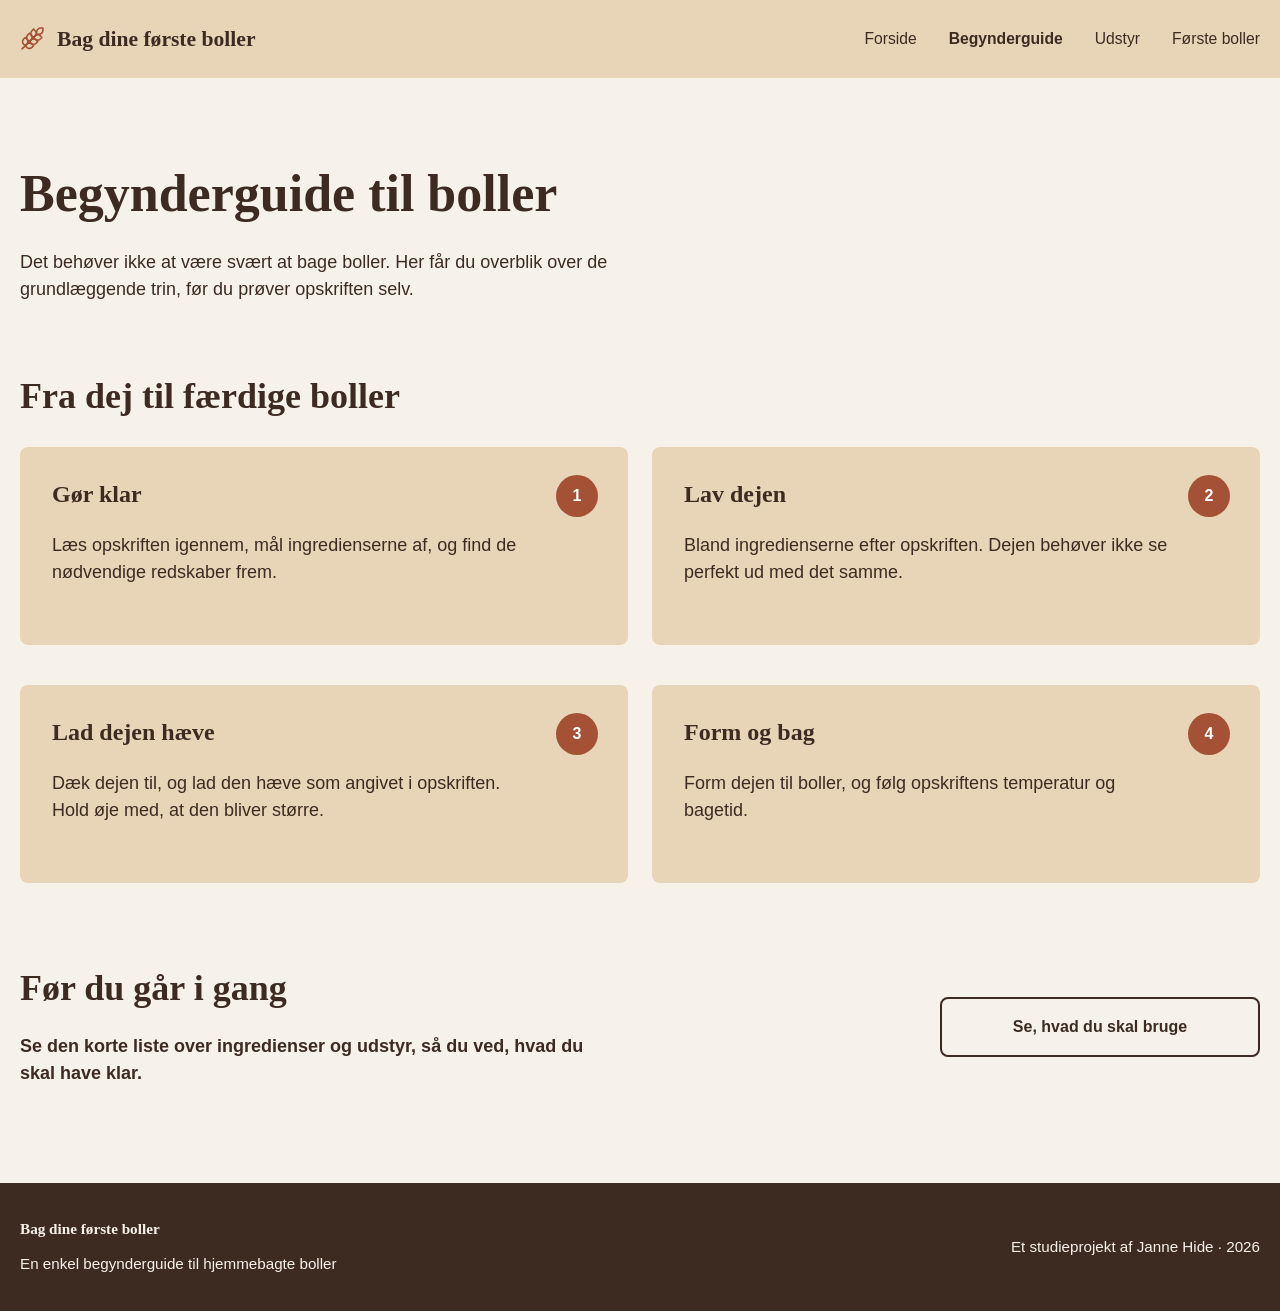
==== begynderguide.html @ 8191e502 "Initial commit" ====
<!DOCTYPE html>
<html lang="da">
<head>
    <meta charset="UTF-8">
    <meta name="viewport" content="width=device-width, initial-scale=1.0">
    <title>Begynderguide til boller</title>
    <link rel="stylesheet" href="assets/css/style.css">
</head>
<body>
    <header class="site-header">
        <div class="header-inner">
            <a class="site-name" href="index.html">
                <img class="site-logo" src="assets/images/hvede.svg" alt="">
                <span>Bag dine første boller</span>
            </a>

            <nav class="site-nav" aria-label="Hovednavigation">
                <a href="index.html">Forside</a>
                <a class="active" href="begynderguide.html" aria-current="page">Begynderguide</a>
                <a href="udstyr.html">Udstyr</a>
                <a href="forste-boller.html">Første boller</a>
            </nav>
        </div>
    </header>

    <main class="guide-page">
        <section class="guide-intro" aria-labelledby="guide-title">
            <h1 id="guide-title">Begynderguide til boller</h1>
            <p>Det behøver ikke at være svært at bage boller. Her får du overblik over de grundlæggende trin, før du prøver opskriften selv.</p>
        </section>

        <section class="guide-steps" aria-labelledby="steps-title">
            <h2 id="steps-title">Fra dej til færdige boller</h2>

            <div class="step-grid">
                <article class="step-card">
                    <span class="step-number" aria-hidden="true">1</span>
                    <h3>Gør klar</h3>
                    <p>Læs opskriften igennem, mål ingredienserne af, og find de nødvendige redskaber frem.</p>
                </article>

                <article class="step-card">
                    <span class="step-number" aria-hidden="true">2</span>
                    <h3>Lav dejen</h3>
                    <p>Bland ingredienserne efter opskriften. Dejen behøver ikke se perfekt ud med det samme.</p>
                </article>

                <article class="step-card">
                    <span class="step-number" aria-hidden="true">3</span>
                    <h3>Lad dejen hæve</h3>
                    <p>Dæk dejen til, og lad den hæve som angivet i opskriften. Hold øje med, at den bliver større.</p>
                </article>

                <article class="step-card">
                    <span class="step-number" aria-hidden="true">4</span>
                    <h3>Form og bag</h3>
                    <p>Form dejen til boller, og følg opskriftens temperatur og bagetid.</p>
                </article>
            </div>
        </section>

        <section class="guide-cta" aria-labelledby="cta-title">
            <div>
                <h2 id="cta-title">Før du går i gang</h2>
                <p>Se den korte liste over ingredienser og udstyr, så du ved, hvad du skal have klar.</p>
            </div>
            <a class="button-secondary" href="udstyr.html">Se, hvad du skal bruge</a>
        </section>
    </main>

    <footer class="site-footer">
        <div class="footer-inner">
            <div>
                <p class="footer-title">Bag dine første boller</p>
                <p>En enkel begynderguide til hjemmebagte boller</p>
            </div>
            <p>Et studieprojekt af Janne Hide · 2026</p>
        </div>
    </footer>
</body>
</html>
---- assets/css/style.css ----
* {
    box-sizing: border-box;
}

body {
    margin: 0;
    background: #F7F2E9;
    color: #3D2B22;
    font-family: Arial, sans-serif;
    line-height: 1.5;
}

img {
    display: block;
    max-width: 100%;
}

a {
    color: inherit;
}

a:focus-visible {
    outline: 3px solid #A45135;
    outline-offset: 4px;
}

h1,
h2,
h3 {
    margin: 0;
    font-family: Georgia, serif;
    line-height: normal;
}

p {
    margin: 0;
}

.site-header {
    background: #E8D5B7;
}

.header-inner,
.hero,
.getting-started,
.footer-inner {
    width: min(100% - 40px, 1280px);
    margin: 0 auto;
}

.header-inner {
    display: flex;
    align-items: center;
    justify-content: space-between;
    gap: 32px;
    min-height: 78px;
}

.site-name {
    display: inline-flex;
    align-items: center;
    gap: 12px;
    flex-shrink: 0;
    font-family: Georgia, serif;
    font-size: 1.35rem;
    font-weight: 700;
    text-decoration: none;
}

.site-logo {
    width: 25px;
    height: auto;
    flex-shrink: 0;
}

.site-nav {
    display: flex;
    align-items: center;
    justify-content: flex-end;
    flex-wrap: wrap;
    gap: 12px 32px;
    font-size: 0.98rem;
}

.site-nav a {
    text-decoration: none;
}

.site-nav a:hover,
.site-nav a.active {
    font-weight: 700;
}

.hero {
    display: grid;
    grid-template-columns: minmax(0, 1fr) minmax(320px, 1.15fr);
    align-items: center;
    gap: 84px;
    padding: 70px 0 64px;
}

.hero-text {
    max-width: 514px;
}

.hero h1 {
    max-width: 514px;
    font-size: 52px;
}

.hero p {
    max-width: 490px;
    margin-top: 28px;
    font-size: 1.05rem;
}

.button {
    display: inline-flex;
    align-items: center;
    justify-content: center;
    min-width: 220px;
    margin-top: 28px;
    padding: 15px 28px;
    border-radius: 6px;
    background: #A45135;
    color: #fff;
    font-weight: 700;
    text-align: center;
    text-decoration: none;
}

.button:hover {
    background: #8f442d;
}

.hero-image {
    width: 100%;
    aspect-ratio: 3 / 2;
    border-radius: 10px;
    object-fit: cover;
}

.getting-started {
    padding: 0 0 92px;
}

.getting-started h2 {
    font-size: 36px;
}

.card-grid {
    display: grid;
    grid-template-columns: repeat(3, minmax(0, 1fr));
    gap: 22px;
    margin-top: 34px;
}

.card {
    display: flex;
    min-height: 170px;
    flex-direction: column;
    align-items: flex-start;
    padding: 30px 28px 24px;
    border-radius: 8px;
    background: #E8D5B7;
}

.card h3 {
    font-size: 24px;
}

.card p {
    max-width: 280px;
    margin-top: 22px;
    font-size: 18px;
}

.card a {
    margin-top: auto;
    padding-top: 28px;
    font-weight: 700;
}

.site-footer {
    background: #3D2B22;
    color: #F7F2E9;
}

.footer-inner {
    display: flex;
    align-items: center;
    justify-content: space-between;
    gap: 32px;
    min-height: 128px;
    padding: 28px 0;
}

.footer-title {
    margin-bottom: 12px;
    font-family: Georgia, serif;
    font-size: 1.35rem;
    font-weight: 700;
}

.site-footer p {
    font-size: 0.95rem;
}

.guide-page {
    width: min(100% - 40px, 1280px);
    margin: 0 auto;
    padding: 86px 0 96px;
}

.guide-intro {
    max-width: 700px;
}

.guide-intro h1 {
    font-size: 52px;
}

.guide-intro p {
    max-width: 660px;
    margin-top: 26px;
    font-size: 18px;
}

.guide-steps {
    margin-top: 72px;
}

.guide-steps h2,
.guide-cta h2 {
    font-size: 36px;
}

.step-grid {
    display: grid;
    grid-template-columns: repeat(2, minmax(0, 1fr));
    gap: 40px 24px;
    margin-top: 30px;
}

.step-card {
    position: relative;
    min-height: 198px;
    padding: 34px 88px 34px 32px;
    border-radius: 8px;
    background: #E8D5B7;
}

.step-card h3 {
    font-size: 24px;
}

.step-card p {
    margin-top: 24px;
    font-size: 18px;
}

.step-number {
    position: absolute;
    top: 28px;
    right: 30px;
    display: inline-flex;
    align-items: center;
    justify-content: center;
    width: 42px;
    height: 42px;
    border-radius: 50%;
    background: #A45135;
    color: #fff;
    font-weight: 700;
}

.guide-cta {
    display: grid;
    grid-template-columns: minmax(0, 1fr) auto;
    align-items: center;
    gap: 40px;
    margin-top: 84px;
}

.guide-cta p {
    max-width: 580px;
    margin-top: 24px;
    font-size: 18px;
    font-weight: 700;
}

.button-secondary {
    display: inline-flex;
    align-items: center;
    justify-content: center;
    min-width: 320px;
    padding: 16px 28px;
    border: 2px solid #3D2B22;
    border-radius: 8px;
    color: #3D2B22;
    font-weight: 700;
    text-align: center;
    text-decoration: none;
}

.button-secondary:hover {
    background: #E8D5B7;
}

.equipment-page {
    width: min(100% - 40px, 1280px);
    margin: 0 auto;
    padding: 86px 0 96px;
}

.equipment-intro {
    max-width: 760px;
}

.equipment-intro h1 {
    font-size: 52px;
}

.equipment-intro p {
    margin-top: 26px;
    font-size: 18px;
}

.equipment-section,
.ingredients-section {
    margin-top: 72px;
}

.equipment-section h2,
.ingredients-section h2 {
    font-size: 36px;
}

.equipment-card-grid {
    display: grid;
    grid-template-columns: repeat(2, minmax(0, 1fr));
    gap: 24px;
    margin-top: 30px;
}

.equipment-card,
.ingredients-card {
    border-radius: 8px;
    padding: 34px 32px;
}

.equipment-card-primary,
.ingredients-card {
    background: #E8D5B7;
}

.equipment-card-secondary {
    border: 2px solid #3D2B22;
    background: #F7F2E9;
}

.equipment-card h3,
.baking-cta h3 {
    font-size: 24px;
}

.equipment-card ul,
.ingredients-card ul {
    margin: 24px 0 0;
    padding-left: 22px;
    font-size: 18px;
}

.equipment-card li,
.ingredients-card li {
    margin-top: 10px;
}

.ingredients-layout {
    display: grid;
    grid-template-columns: minmax(0, 1fr) minmax(320px, 1fr);
    align-items: center;
    gap: 72px;
    margin-top: 30px;
}

.baking-cta p {
    margin-top: 24px;
    font-size: 18px;
}

.recipe-page {
    width: min(100% - 40px, 1280px);
    margin: 0 auto;
    padding: 86px 0 96px;
}

.recipe-intro {
    max-width: 760px;
}

.recipe-intro h1 {
    font-size: 52px;
}

.recipe-intro p {
    margin-top: 26px;
    font-size: 18px;
}

.recipe-info {
    font-weight: 700;
}

.text-link {
    display: inline-block;
    margin-top: 18px;
    font-weight: 700;
}

.recipe-steps {
    margin-top: 72px;
}

.recipe-steps h2,
.recipe-next h2 {
    font-size: 36px;
}

.recipe-step-list {
    display: grid;
    gap: 28px;
    margin-top: 30px;
}

.recipe-step-card {
    display: grid;
    grid-template-columns: minmax(0, 1fr) minmax(300px, 430px);
    align-items: start;
    gap: 48px;
    padding: 32px;
    border-radius: 8px;
    background: #E8D5B7;
}

.recipe-step-text {
    max-width: 680px;
}

.recipe-step-card h3 {
    display: flex;
    align-items: baseline;
    gap: 8px;
    font-size: 24px;
}

.recipe-step-card h3 span {
    font-family: Georgia, serif;
    font-weight: 700;
}

.recipe-step-card p {
    margin-top: 20px;
    font-size: 18px;
}

.recipe-step-card img {
    width: 100%;
    aspect-ratio: 4 / 3;
    border-radius: 8px;
    object-fit: cover;
}

.recipe-next {
    max-width: 760px;
    margin-top: 84px;
}

.recipe-next p {
    margin-top: 24px;
    font-size: 18px;
}

@media (max-width: 820px) {
    .header-inner {
        align-items: flex-start;
        flex-direction: column;
        gap: 18px;
        padding: 22px 0;
    }

    .site-nav {
        justify-content: flex-start;
        gap: 12px 22px;
    }

    .hero {
        grid-template-columns: 1fr;
        gap: 36px;
        padding: 48px 0 56px;
    }

    .hero-text {
        max-width: none;
    }

    .card-grid {
        grid-template-columns: 1fr;
    }

    .guide-page {
        padding: 56px 0 72px;
    }

    .equipment-page {
        padding: 56px 0 72px;
    }

    .recipe-page {
        padding: 56px 0 72px;
    }

    .guide-intro h1 {
        font-size: 2.5rem;
    }

    .equipment-intro h1 {
        font-size: 2.5rem;
    }

    .recipe-intro h1 {
        font-size: 2.5rem;
    }

    .guide-steps {
        margin-top: 56px;
    }

    .equipment-section,
    .ingredients-section {
        margin-top: 56px;
    }

    .recipe-steps {
        margin-top: 56px;
    }

    .step-grid {
        grid-template-columns: 1fr;
        gap: 22px;
    }

    .equipment-card-grid,
    .ingredients-layout {
        grid-template-columns: 1fr;
        gap: 22px;
    }

    .recipe-step-card {
        grid-template-columns: 1fr;
        gap: 24px;
    }

    .guide-cta {
        grid-template-columns: 1fr;
        gap: 28px;
        margin-top: 64px;
    }

    .card {
        min-height: auto;
    }

    .footer-inner {
        align-items: flex-start;
        flex-direction: column;
    }
}

@media (max-width: 480px) {
    .header-inner,
    .hero,
    .getting-started,
    .guide-page,
    .equipment-page,
    .recipe-page,
    .footer-inner {
        width: min(100% - 28px, 1120px);
    }

    .site-nav {
        width: 100%;
        display: grid;
        grid-template-columns: repeat(2, max-content);
        gap: 12px 24px;
    }

    .hero h1 {
        font-size: 2.25rem;
    }

    .guide-intro h1 {
        font-size: 2.35rem;
    }

    .equipment-intro h1 {
        font-size: 2.35rem;
    }

    .recipe-intro h1 {
        font-size: 2.35rem;
    }

    .guide-steps h2,
    .guide-cta h2,
    .equipment-section h2,
    .ingredients-section h2,
    .recipe-steps h2,
    .recipe-next h2 {
        font-size: 2rem;
    }

    .step-card {
        min-height: auto;
        padding: 28px 70px 28px 24px;
    }

    .step-card p,
    .guide-intro p,
    .guide-cta p,
    .equipment-intro p,
    .equipment-card ul,
    .ingredients-card ul,
    .baking-cta p,
    .recipe-intro p,
    .recipe-step-card p,
    .recipe-next p {
        font-size: 1rem;
    }

    .equipment-card,
    .ingredients-card,
    .recipe-step-card {
        padding: 28px 24px;
    }

    .step-number {
        top: 24px;
        right: 24px;
        width: 38px;
        height: 38px;
    }

    .button {
        width: 100%;
        min-width: 0;
    }

    .button-secondary {
        width: 100%;
        min-width: 0;
    }
}
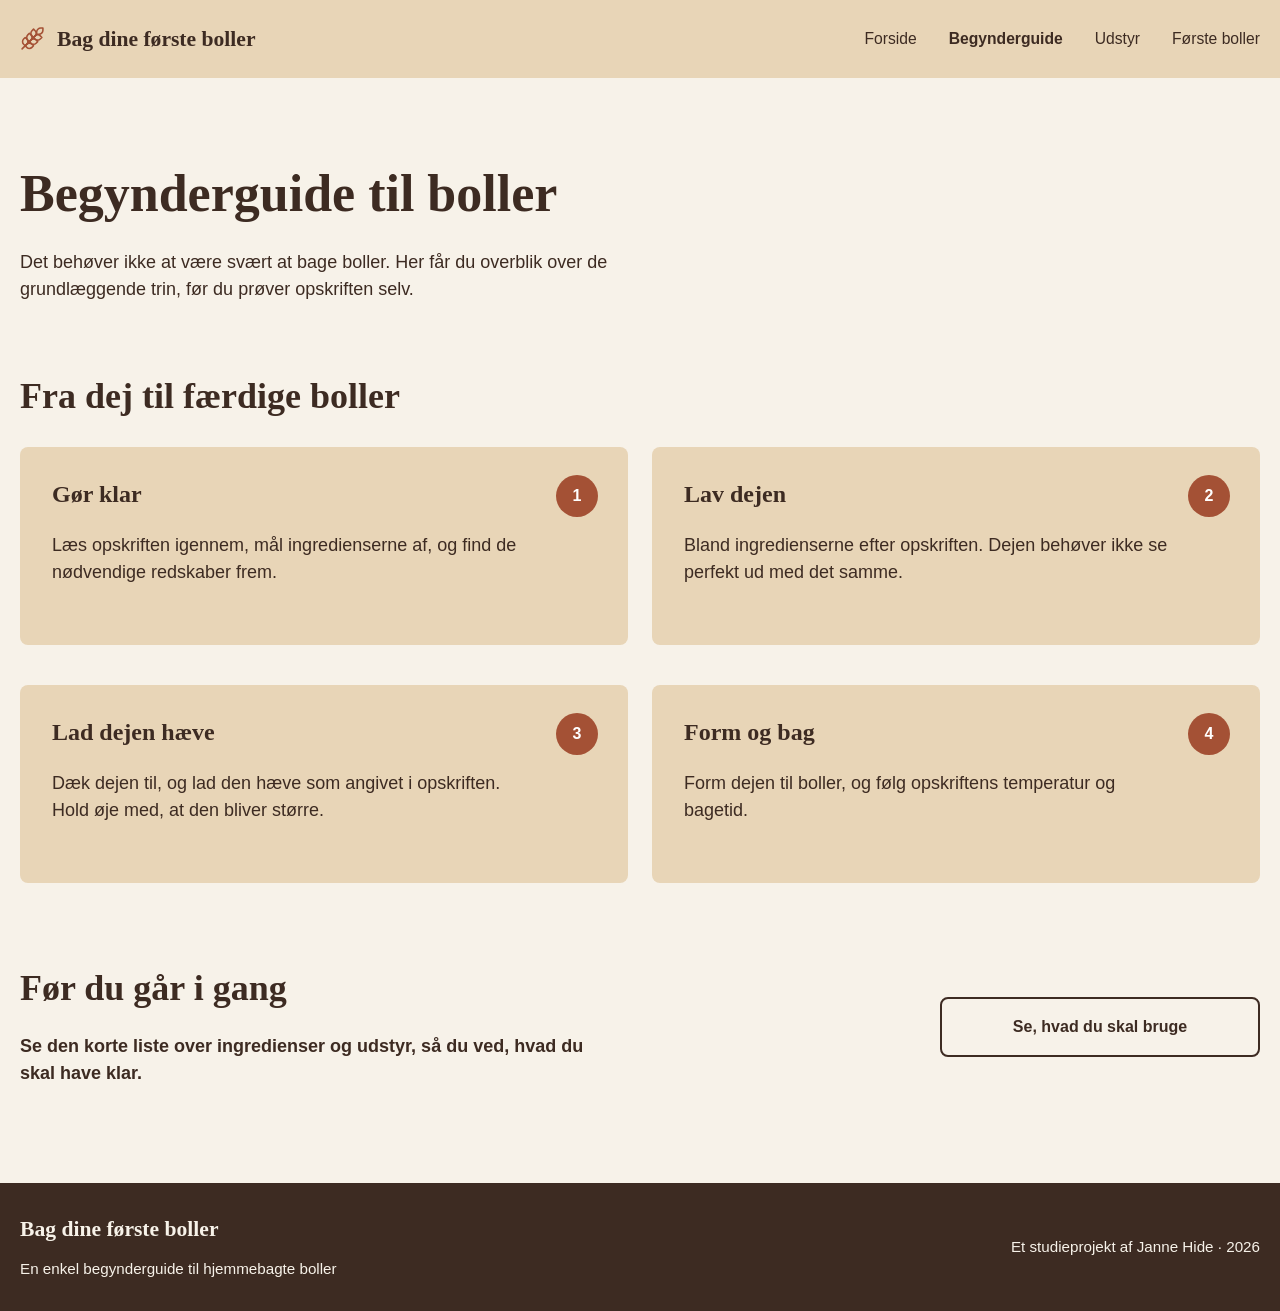
==== commit b868bcce: "Tilpas mobilvisning og footerlinks" ====
--- a/begynderguide.html
+++ b/begynderguide.html
@@ -15,10 +15,10 @@
             </a>
 
             <nav class="site-nav" aria-label="Hovednavigation">
-                <a href="index.html">Forside</a>
-                <a class="active" href="begynderguide.html" aria-current="page">Begynderguide</a>
-                <a href="udstyr.html">Udstyr</a>
-                <a href="forste-boller.html">Første boller</a>
+                <a href="index.html" data-mobile="Forside">Forside</a>
+                <a class="active" href="begynderguide.html" aria-current="page" data-mobile="Guide">Begynderguide</a>
+                <a href="udstyr.html" data-mobile="Udstyr">Udstyr</a>
+                <a href="forste-boller.html" data-mobile="Opskrift">Første boller</a>
             </nav>
         </div>
     </header>
@@ -71,7 +71,7 @@
     <footer class="site-footer">
         <div class="footer-inner">
             <div>
-                <p class="footer-title">Bag dine første boller</p>
+                <a class="footer-title" href="index.html">Bag dine første boller</a>
                 <p>En enkel begynderguide til hjemmebagte boller</p>
             </div>
             <p>Et studieprojekt af Janne Hide · 2026</p>
--- a/assets/css/style.css
+++ b/assets/css/style.css
@@ -196,10 +196,16 @@
 }
 
 .footer-title {
+    display: inline-block;
     margin-bottom: 12px;
     font-family: Georgia, serif;
     font-size: 1.35rem;
     font-weight: 700;
+    text-decoration: none;
+}
+
+.site-footer a:focus-visible {
+    outline-color: #F7F2E9;
 }
 
 .site-footer p {
@@ -585,14 +591,27 @@
     .equipment-page,
     .recipe-page,
     .footer-inner {
-        width: min(100% - 28px, 1120px);
+        width: min(100% - 32px, 1120px);
     }
 
     .site-nav {
         width: 100%;
-        display: grid;
-        grid-template-columns: repeat(2, max-content);
-        gap: 12px 24px;
+        display: flex;
+        flex-wrap: nowrap;
+        justify-content: space-between;
+        gap: 12px;
+        font-size: 0.9rem;
+    }
+
+    .site-nav a {
+        min-width: 0;
+        font-size: 0;
+        white-space: nowrap;
+    }
+
+    .site-nav a::after {
+        content: attr(data-mobile);
+        font-size: 0.9rem;
     }
 
     .hero h1 {
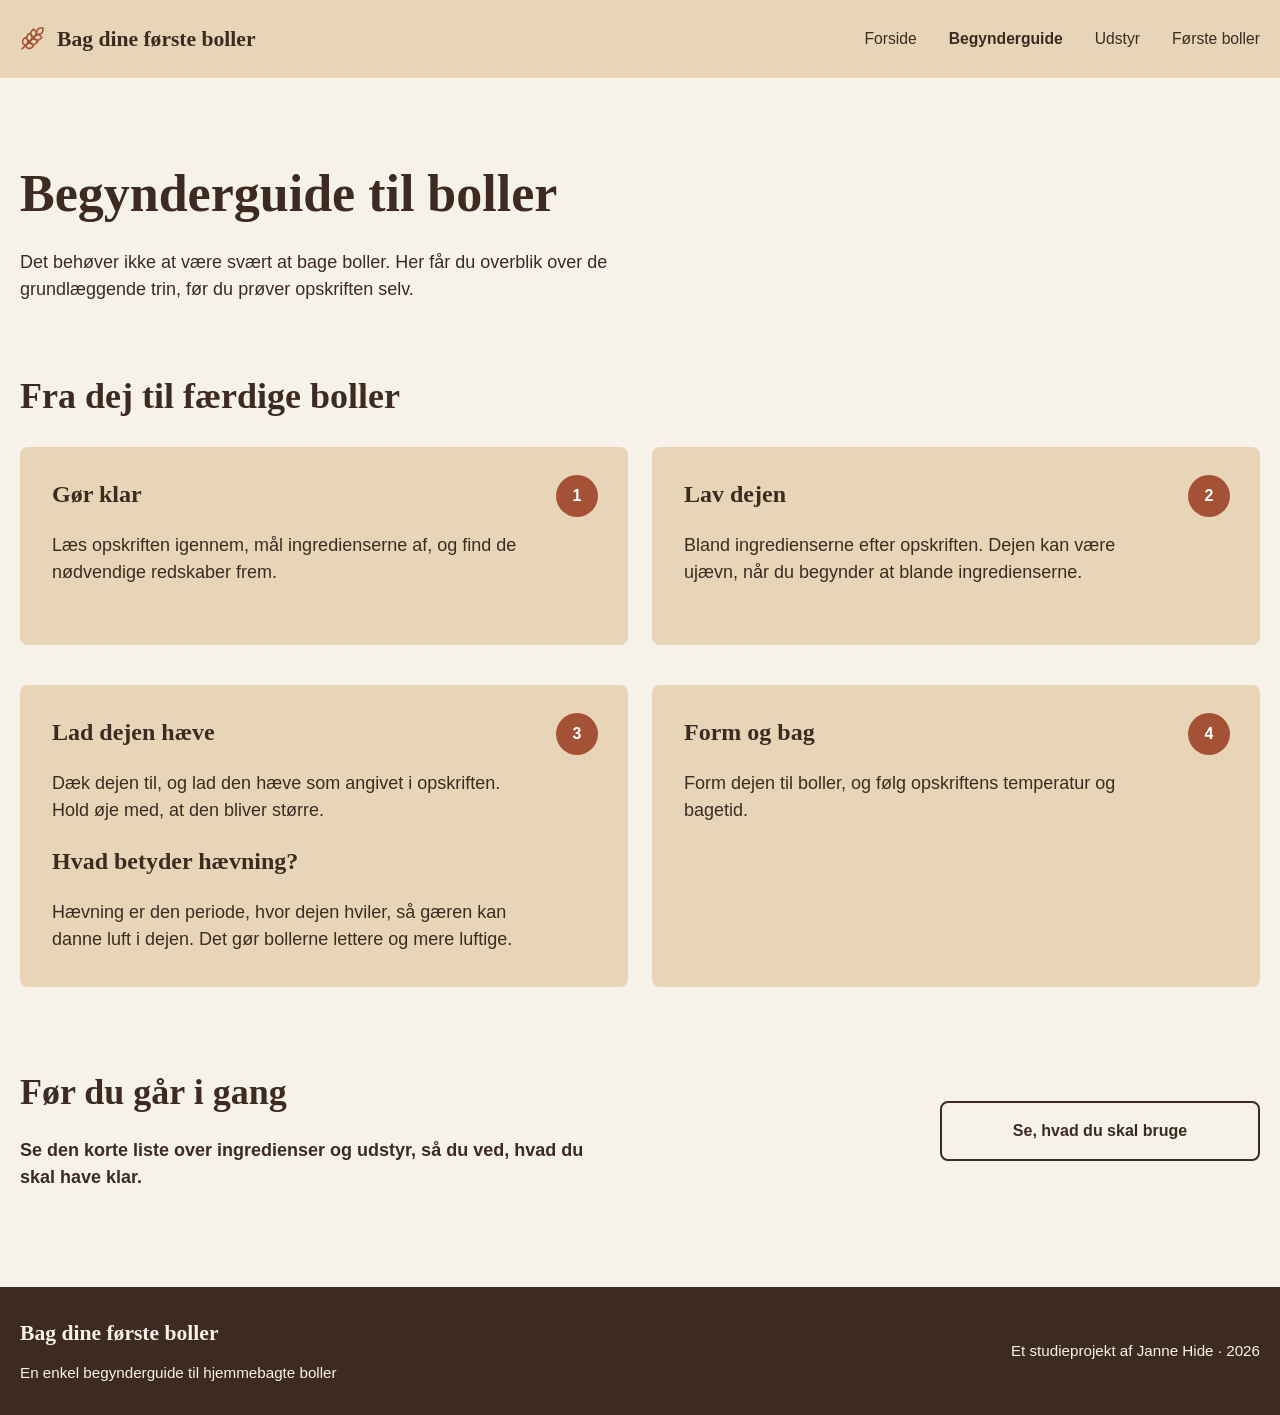
==== commit 7b481b22: "Tilføj SEO GEO og structured data" ====
--- a/begynderguide.html
+++ b/begynderguide.html
@@ -4,7 +4,32 @@
     <meta charset="UTF-8">
     <meta name="viewport" content="width=device-width, initial-scale=1.0">
     <title>Begynderguide til boller</title>
+    <meta name="description" content="Få overblik over bagningens grundlæggende trin: Gør klar, lav dejen, lad den hæve, og form og bag bollerne. En enkel guide til dig, der er begynder.">
+    <meta name="robots" content="index, follow">
+    <meta property="og:title" content="Begynderguide til boller">
+    <meta property="og:type" content="website">
+    <meta property="og:url" content="https://jah018.github.io/bag-dine-foerste-boller/begynderguide.html">
+    <meta property="og:image" content="https://jah018.github.io/bag-dine-foerste-boller/assets/images/trin-1-dej.jpg">
+    <meta property="og:description" content="Få overblik over bagningens grundlæggende trin: Gør klar, lav dejen, lad den hæve, og form og bag bollerne. En enkel guide til dig, der er begynder.">
+    <meta property="og:locale" content="da_DK">
     <link rel="stylesheet" href="assets/css/style.css">
+    <script type="application/ld+json">
+    {
+      "@context": "https://schema.org",
+      "@type": "WebPage",
+      "@id": "https://jah018.github.io/bag-dine-foerste-boller/begynderguide.html#webpage",
+      "url": "https://jah018.github.io/bag-dine-foerste-boller/begynderguide.html",
+      "name": "Begynderguide til boller",
+      "description": "Det behøver ikke at være svært at bage boller. Her får du overblik over de grundlæggende trin, før du prøver opskriften selv.",
+      "inLanguage": "da",
+      "isPartOf": {
+        "@id": "https://jah018.github.io/bag-dine-foerste-boller/#website"
+      },
+      "publisher": {
+        "@id": "https://jah018.github.io/bag-dine-foerste-boller/#organization"
+      }
+    }
+    </script>
 </head>
 <body>
     <header class="site-header">
@@ -32,31 +57,34 @@
         <section class="guide-steps" aria-labelledby="steps-title">
             <h2 id="steps-title">Fra dej til færdige boller</h2>
 
-            <div class="step-grid">
-                <article class="step-card">
+            <ol class="step-grid">
+                <li class="step-card">
                     <span class="step-number" aria-hidden="true">1</span>
                     <h3>Gør klar</h3>
                     <p>Læs opskriften igennem, mål ingredienserne af, og find de nødvendige redskaber frem.</p>
-                </article>
+                </li>
 
-                <article class="step-card">
+                <li class="step-card">
                     <span class="step-number" aria-hidden="true">2</span>
                     <h3>Lav dejen</h3>
-                    <p>Bland ingredienserne efter opskriften. Dejen behøver ikke se perfekt ud med det samme.</p>
-                </article>
+                    <p>Bland ingredienserne efter opskriften. Dejen kan være ujævn, når du begynder at blande ingredienserne.</p>
+                </li>
 
-                <article class="step-card">
+                <li class="step-card">
                     <span class="step-number" aria-hidden="true">3</span>
                     <h3>Lad dejen hæve</h3>
                     <p>Dæk dejen til, og lad den hæve som angivet i opskriften. Hold øje med, at den bliver større.</p>
-                </article>
 
-                <article class="step-card">
+                    <h3 class="step-definition-title">Hvad betyder hævning?</h3>
+                    <p>Hævning er den periode, hvor dejen hviler, så gæren kan danne luft i dejen. Det gør bollerne lettere og mere luftige.</p>
+                </li>
+
+                <li class="step-card">
                     <span class="step-number" aria-hidden="true">4</span>
                     <h3>Form og bag</h3>
                     <p>Form dejen til boller, og følg opskriftens temperatur og bagetid.</p>
-                </article>
-            </div>
+                </li>
+            </ol>
         </section>
 
         <section class="guide-cta" aria-labelledby="cta-title">
--- a/assets/css/style.css
+++ b/assets/css/style.css
@@ -242,6 +242,8 @@
 }
 
 .step-grid {
+    padding-left: 0;
+    list-style: none;
     display: grid;
     grid-template-columns: repeat(2, minmax(0, 1fr));
     gap: 40px 24px;
@@ -260,6 +262,10 @@
     font-size: 24px;
 }
 
+.step-definition-title {
+    margin-top: 24px;
+}
+
 .step-card p {
     margin-top: 24px;
     font-size: 18px;
@@ -434,6 +440,8 @@
 }
 
 .recipe-step-list {
+    padding-left: 0;
+    list-style: none;
     display: grid;
     gap: 28px;
     margin-top: 30px;
@@ -485,6 +493,11 @@
 .recipe-next p {
     margin-top: 24px;
     font-size: 18px;
+}
+
+.recipe-faq h3 {
+    margin-top: 28px;
+    font-size: 24px;
 }
 
 @media (max-width: 820px) {
@@ -597,7 +610,7 @@
     .site-nav {
         width: 100%;
         display: flex;
-        flex-wrap: nowrap;
+        flex-wrap: wrap;
         justify-content: space-between;
         gap: 12px;
         font-size: 0.9rem;
@@ -637,6 +650,15 @@
     .recipe-steps h2,
     .recipe-next h2 {
         font-size: 2rem;
+    }
+
+    .guide-intro h1,
+    .equipment-intro h1,
+    .guide-steps h2,
+    .guide-cta h2,
+    .equipment-section h2,
+    .ingredients-section h2 {
+        overflow-wrap: break-word;
     }
 
     .step-card {
